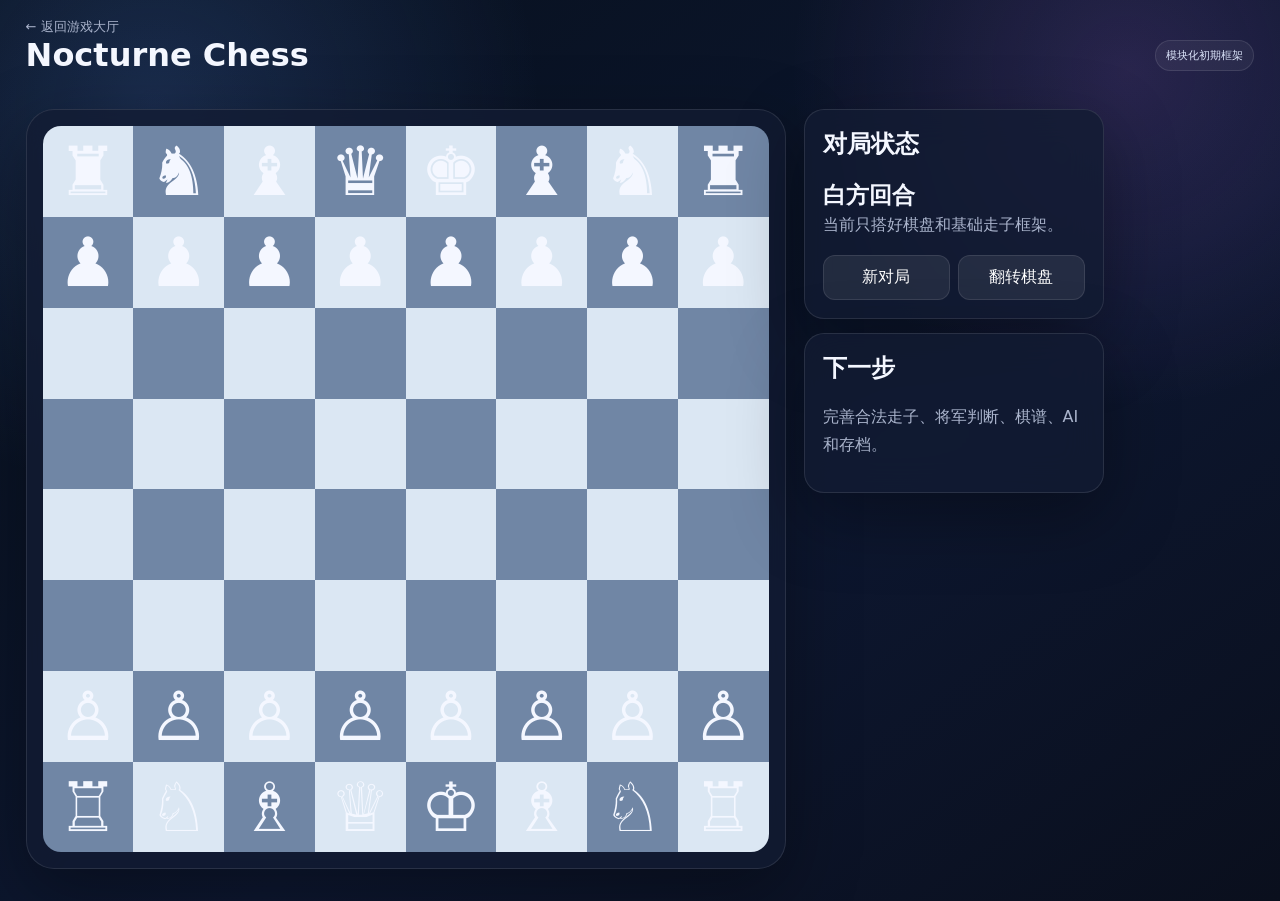
==== chess/index.html @ d4525127 "Upgrade to Nocturne Games modular starter. Replace the single-file collection with shared layout plu" ====
<!doctype html>
<html lang="zh-CN">
<head>
  <meta charset="utf-8">
  <meta name="viewport" content="width=device-width,initial-scale=1">
  <title>Nocturne Chess</title>
  <link rel="stylesheet" href="../shared/base.css">
  <link rel="stylesheet" href="./chess.css">
</head>
<body>
  <main class="game-page">
    <header class="game-header">
      <div>
        <a class="back-link" href="../index.html">← 返回游戏大厅</a>
        <h1>Nocturne Chess</h1>
      </div>
      <span class="pill">模块化初期框架</span>
    </header>

    <section class="chess-layout">
      <div class="board-shell panel">
        <div id="chessBoard" class="chess-board"></div>
      </div>

      <aside class="side-stack">
        <section class="panel side-card">
          <h2>对局状态</h2>
          <div id="turnText" class="status-big">白方回合</div>
          <p class="muted">当前只搭好棋盘和基础走子框架。</p>
          <div class="button-row">
            <button id="resetChess">新对局</button>
            <button id="flipChess">翻转棋盘</button>
          </div>
        </section>

        <section class="panel side-card">
          <h2>下一步</h2>
          <p class="muted">完善合法走子、将军判断、棋谱、AI 和存档。</p>
        </section>
      </aside>
    </section>
  </main>

  <script src="./engine.js"></script>
  <script src="./chess.js"></script>
</body>
</html>
---- shared/base.css ----
:root{
  --bg:#07101d;
  --bg2:#0d1730;
  --panel:rgba(18,27,50,.78);
  --line:rgba(255,255,255,.1);
  --text:#f4f7ff;
  --muted:#aab4cc;
  --accent:#8fb7ff;
  --accent2:#b894ff;
  --green:#62d9a1;
  --shadow:0 24px 70px rgba(0,0,0,.34);
}
*{box-sizing:border-box}
html{background:var(--bg)}
body{
  margin:0;
  min-height:100vh;
  color:var(--text);
  font-family:Inter,system-ui,-apple-system,"Segoe UI","PingFang SC","Microsoft YaHei",sans-serif;
  background:
    radial-gradient(circle at 12% 12%,rgba(72,113,192,.28),transparent 28%),
    radial-gradient(circle at 88% 8%,rgba(154,96,207,.2),transparent 24%),
    linear-gradient(145deg,var(--bg),var(--bg2) 60%,#0a0f1d);
}
a{color:inherit;text-decoration:none}
button,select{font:inherit}
.shell{width:min(1160px,92vw);margin:auto;padding:28px 0 48px}
.topbar{display:flex;align-items:center;justify-content:space-between;gap:18px;margin-bottom:30px}
.brand{display:flex;align-items:center;gap:14px}
.brand-mark{width:52px;height:52px;border-radius:17px;display:grid;place-items:center;font-size:28px;background:rgba(255,255,255,.07);border:1px solid var(--line)}
h1,h2,h3,p{margin-top:0}
.brand h1{margin-bottom:3px;font-size:28px}
.brand p{margin-bottom:0;color:var(--muted);font-size:13px}
.pill,.tag,.eyebrow{display:inline-flex;padding:7px 10px;border:1px solid var(--line);border-radius:999px;font-size:11px;color:#dce5fb;background:rgba(255,255,255,.05)}
.panel{background:var(--panel);border:1px solid var(--line);box-shadow:var(--shadow);backdrop-filter:blur(18px)}
.hero{display:grid;grid-template-columns:1fr auto;gap:20px;align-items:center;padding:28px;border-radius:28px;margin-bottom:24px}
.hero h2{font-size:clamp(30px,5vw,58px);letter-spacing:-.05em;margin:12px 0}
.hero p{max-width:680px;color:var(--muted);line-height:1.75}
.hero-symbols{font-size:clamp(70px,12vw,140px);filter:drop-shadow(0 18px 20px rgba(0,0,0,.28))}
.game-grid{display:grid;grid-template-columns:repeat(2,minmax(0,1fr));gap:20px}
.game-card{border-radius:26px;overflow:hidden;transition:.22s}
.game-card:hover{transform:translateY(-6px)}
.cover{height:230px;display:grid;place-items:center;font-size:120px}
.chess-cover{background:linear-gradient(145deg,#7389a8,#26374f)}
.mahjong-cover{background:linear-gradient(145deg,#176044,#0a3829)}
.card-body{padding:20px}
.card-body h3{font-size:25px;margin:12px 0 8px}
.card-body p{color:var(--muted);line-height:1.7;min-height:48px}
.button-link{display:inline-flex;margin-top:8px;padding:10px 13px;border-radius:12px;background:linear-gradient(135deg,var(--accent),var(--accent2));font-weight:800;font-size:12px}
.game-page{width:min(1240px,96vw);margin:auto;padding:16px 0 32px}
.game-header{display:flex;align-items:center;justify-content:space-between;gap:14px;margin-bottom:14px}
.back-link{color:var(--muted);font-size:13px}
@media(max-width:760px){
  .pill{display:none}
  .hero{grid-template-columns:1fr}
  .hero-symbols{text-align:center}
  .game-grid{grid-template-columns:1fr}
}
---- chess/chess.css ----
.chess-layout{display:grid;grid-template-columns:minmax(480px,760px) 300px;gap:18px}
.board-shell{padding:16px;border-radius:28px}
.chess-board{
  width:100%;aspect-ratio:1;display:grid;
  grid-template-columns:repeat(8,minmax(0,1fr));
  grid-template-rows:repeat(8,minmax(0,1fr));
  border-radius:18px;overflow:hidden
}
.square{display:grid;place-items:center;position:relative;font-size:clamp(32px,6vw,68px);cursor:pointer;user-select:none}
.square.light{background:#dbe7f3}
.square.dark{background:#7086a5}
.square.selected{box-shadow:inset 0 0 0 5px rgba(255,220,100,.8)}
.side-stack{display:flex;flex-direction:column;gap:14px}
.side-card{padding:18px;border-radius:20px}
.status-big{font-size:23px;font-weight:850}
.muted{color:var(--muted);line-height:1.7}
.button-row{display:grid;grid-template-columns:1fr 1fr;gap:8px}
button{border:1px solid var(--line);border-radius:12px;padding:11px;color:white;background:rgba(255,255,255,.08);cursor:pointer}
@media(max-width:900px){.chess-layout{grid-template-columns:1fr}}
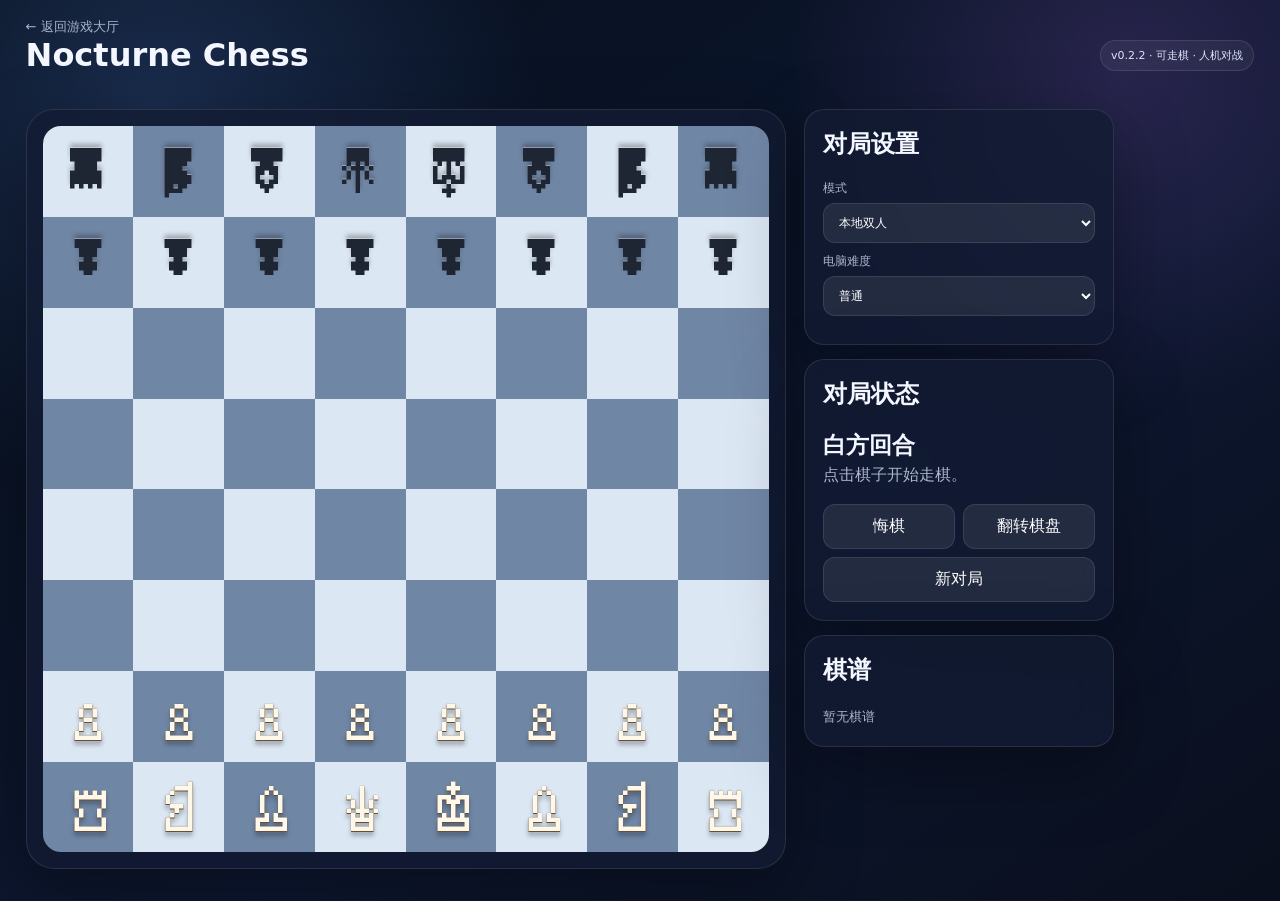
==== commit a29333e2: "Publish Nocturne Games v0.2.2 fix pack. Improve chess legal moves/UI and mahjong table orientation a" ====
--- a/chess/index.html
+++ b/chess/index.html
@@ -11,10 +11,10 @@
   <main class="game-page">
     <header class="game-header">
       <div>
-        <a class="back-link" href="../index.html">← 返回游戏大厅</a>
+        <a class="back-link" href="../">← 返回游戏大厅</a>
         <h1>Nocturne Chess</h1>
       </div>
-      <span class="pill">模块化初期框架</span>
+      <span class="pill">v0.2.2 · 可走棋 · 人机对战</span>
     </header>
 
     <section class="chess-layout">
@@ -24,18 +24,38 @@
 
       <aside class="side-stack">
         <section class="panel side-card">
+          <h2>对局设置</h2>
+          <label class="field">
+            <span>模式</span>
+            <select id="modeSelect">
+              <option value="local">本地双人</option>
+              <option value="ai">和电脑对战</option>
+            </select>
+          </label>
+          <label class="field">
+            <span>电脑难度</span>
+            <select id="difficultySelect">
+              <option value="easy">简单</option>
+              <option value="normal">普通</option>
+              <option value="hard">困难</option>
+            </select>
+          </label>
+        </section>
+
+        <section class="panel side-card">
           <h2>对局状态</h2>
           <div id="turnText" class="status-big">白方回合</div>
-          <p class="muted">当前只搭好棋盘和基础走子框架。</p>
+          <p id="statusText" class="muted">点击棋子开始走棋。</p>
           <div class="button-row">
-            <button id="resetChess">新对局</button>
+            <button id="undoChess">悔棋</button>
             <button id="flipChess">翻转棋盘</button>
+            <button id="resetChess" class="primary">新对局</button>
           </div>
         </section>
 
         <section class="panel side-card">
-          <h2>下一步</h2>
-          <p class="muted">完善合法走子、将军判断、棋谱、AI 和存档。</p>
+          <h2>棋谱</h2>
+          <div id="moveList" class="move-list"></div>
         </section>
       </aside>
     </section>
--- a/chess/chess.css
+++ b/chess/chess.css
@@ -1,19 +1,38 @@
-.chess-layout{display:grid;grid-template-columns:minmax(480px,760px) 300px;gap:18px}
+.chess-layout{display:grid;grid-template-columns:minmax(480px,760px) 310px;gap:18px}
 .board-shell{padding:16px;border-radius:28px}
 .chess-board{
   width:100%;aspect-ratio:1;display:grid;
   grid-template-columns:repeat(8,minmax(0,1fr));
   grid-template-rows:repeat(8,minmax(0,1fr));
-  border-radius:18px;overflow:hidden
+  border-radius:18px;overflow:hidden;user-select:none
 }
-.square{display:grid;place-items:center;position:relative;font-size:clamp(32px,6vw,68px);cursor:pointer;user-select:none}
+.square{display:grid;place-items:center;position:relative;cursor:pointer}
 .square.light{background:#dbe7f3}
 .square.dark{background:#7086a5}
-.square.selected{box-shadow:inset 0 0 0 5px rgba(255,220,100,.8)}
+.square.selected{box-shadow:inset 0 0 0 5px rgba(255,220,100,.85)}
+.square.last{box-shadow:inset 0 0 0 999px rgba(255,213,75,.2)}
+.square.move::after{content:"";width:18%;aspect-ratio:1;border-radius:50%;background:rgba(10,22,35,.28)}
+.square.capture::after{content:"";position:absolute;inset:8%;border:5px solid rgba(137,36,47,.5);border-radius:50%}
+.piece{
+  width:100%;height:100%;display:grid;place-items:center;
+  font-family:"Segoe UI Symbol","Noto Sans Symbols 2",serif;
+  font-size:clamp(34px,6.5vw,72px);
+  filter:drop-shadow(0 4px 2px rgba(0,0,0,.25));
+  pointer-events:none
+}
+.piece.white{color:#fff8e9;text-shadow:0 1px 0 #654f36,0 0 1px #654f36}
+.piece.black{color:#1d2632;text-shadow:0 1px 0 rgba(255,255,255,.35)}
+.piece.face-black{transform:rotate(180deg)}
 .side-stack{display:flex;flex-direction:column;gap:14px}
 .side-card{padding:18px;border-radius:20px}
 .status-big{font-size:23px;font-weight:850}
 .muted{color:var(--muted);line-height:1.7}
 .button-row{display:grid;grid-template-columns:1fr 1fr;gap:8px}
-button{border:1px solid var(--line);border-radius:12px;padding:11px;color:white;background:rgba(255,255,255,.08);cursor:pointer}
+.button-row .primary{grid-column:1/-1}
+button,select{border:1px solid var(--line);border-radius:12px;padding:11px;color:white;background:rgba(255,255,255,.08)}
+button{cursor:pointer}
+.field{display:flex;flex-direction:column;gap:6px;margin-bottom:10px;color:var(--muted);font-size:12px}
+.field select{color:white}
+.field option{color:#111}
+.move-list{max-height:240px;overflow:auto;color:var(--muted);font-size:13px;line-height:1.7}
 @media(max-width:900px){.chess-layout{grid-template-columns:1fr}}
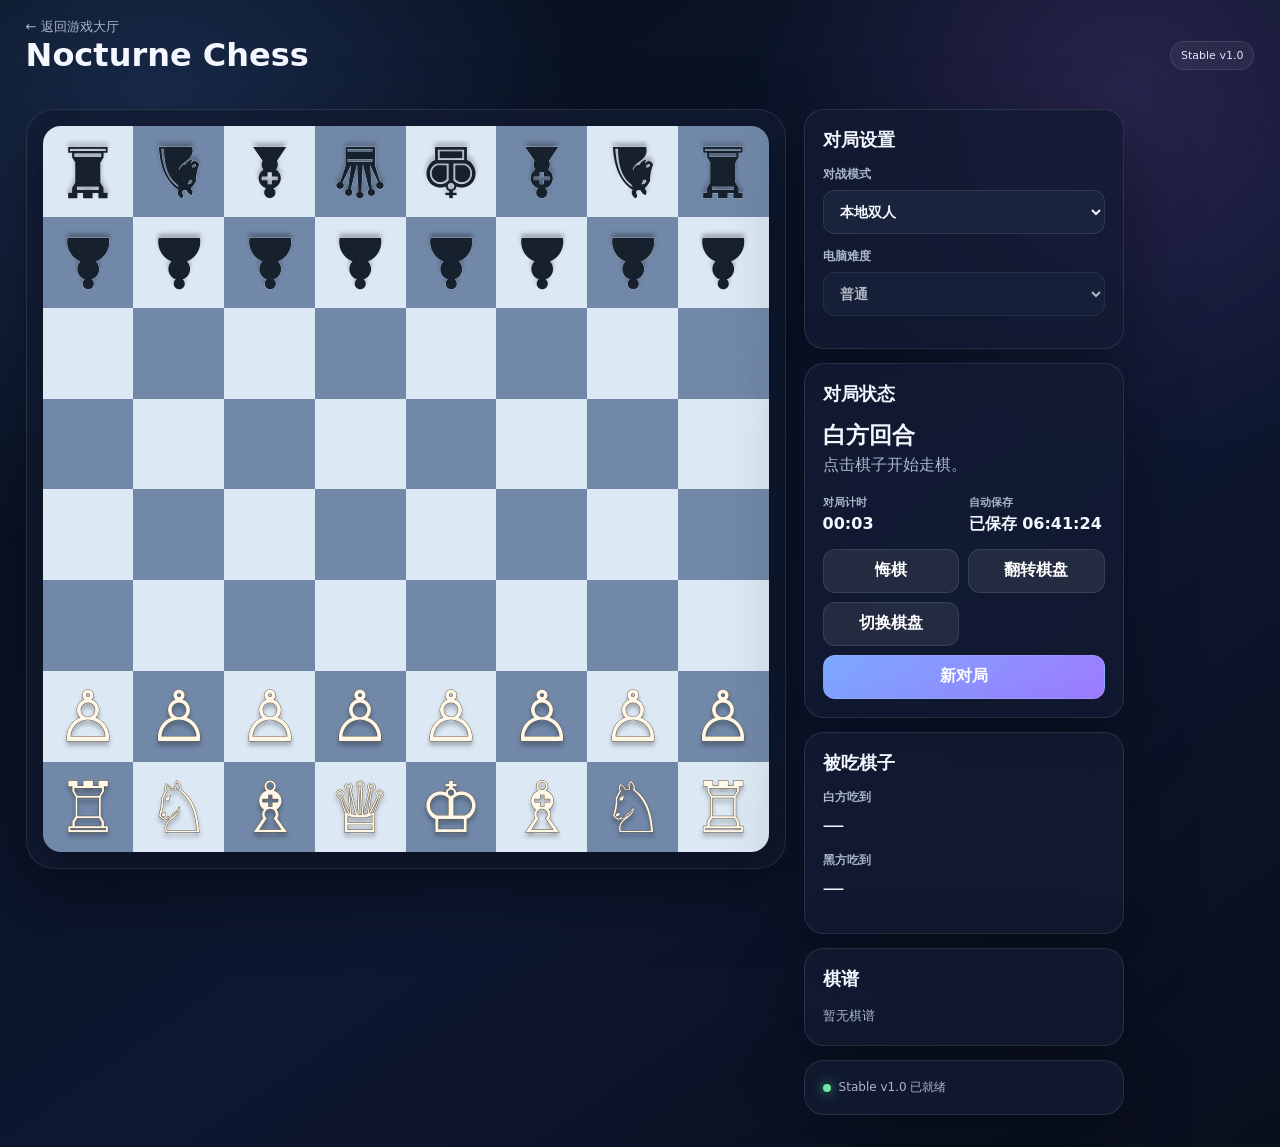
==== commit 6558b948: "Publish Nocturne Chess Stable v1.0. Ship modular chess rules, autosave, themes, and strict regressio" ====
--- a/chess/index.html
+++ b/chess/index.html
@@ -2,41 +2,46 @@
 <html lang="zh-CN">
 <head>
   <meta charset="utf-8">
-  <meta name="viewport" content="width=device-width,initial-scale=1">
+  <meta name="viewport" content="width=device-width,initial-scale=1,viewport-fit=cover">
+  <meta name="theme-color" content="#08111f">
   <title>Nocturne Chess</title>
-  <link rel="stylesheet" href="../shared/base.css">
-  <link rel="stylesheet" href="./chess.css">
+  <link rel="stylesheet" href="../shared/base.css?v=stable10">
+  <link rel="stylesheet" href="./css/board.css?v=stable10">
+  <link rel="stylesheet" href="./css/themes.css?v=stable10">
+  <link rel="stylesheet" href="./css/ui.css?v=stable10">
 </head>
 <body>
   <main class="game-page">
     <header class="game-header">
       <div>
-        <a class="back-link" href="../">← 返回游戏大厅</a>
+        <a class="back-link" href="../index.html">← 返回游戏大厅</a>
         <h1>Nocturne Chess</h1>
       </div>
-      <span class="pill">v0.2.2 · 可走棋 · 人机对战</span>
+      <span class="pill">Stable v1.0</span>
     </header>
 
     <section class="chess-layout">
-      <div class="board-shell panel">
-        <div id="chessBoard" class="chess-board"></div>
+      <div class="board-shell panel" data-theme="blue">
+        <div id="chessBoard" class="chess-board" aria-label="国际象棋棋盘"></div>
       </div>
 
       <aside class="side-stack">
         <section class="panel side-card">
           <h2>对局设置</h2>
-          <label class="field">
-            <span>模式</span>
-            <select id="modeSelect">
+
+          <label class="setting-field">
+            <span class="setting-label">对战模式</span>
+            <select id="modeSelect" class="setting-select">
               <option value="local">本地双人</option>
               <option value="ai">和电脑对战</option>
             </select>
           </label>
-          <label class="field">
-            <span>电脑难度</span>
-            <select id="difficultySelect">
+
+          <label class="setting-field">
+            <span class="setting-label">电脑难度</span>
+            <select id="difficultySelect" class="setting-select">
               <option value="easy">简单</option>
-              <option value="normal">普通</option>
+              <option value="normal" selected>普通</option>
               <option value="hard">困难</option>
             </select>
           </label>
@@ -46,22 +51,71 @@
           <h2>对局状态</h2>
           <div id="turnText" class="status-big">白方回合</div>
           <p id="statusText" class="muted">点击棋子开始走棋。</p>
-          <div class="button-row">
-            <button id="undoChess">悔棋</button>
-            <button id="flipChess">翻转棋盘</button>
-            <button id="resetChess" class="primary">新对局</button>
+
+          <div class="meta-row">
+            <div>
+              <div class="meta-label">对局计时</div>
+              <div id="clockText" class="meta-value">00:00</div>
+            </div>
+            <div>
+              <div class="meta-label">自动保存</div>
+              <div id="saveStatus" class="meta-value">未保存</div>
+            </div>
+          </div>
+
+          <div class="button-grid">
+            <button type="button" id="undoChess">悔棋</button>
+            <button type="button" id="flipChess">翻转棋盘</button>
+            <button type="button" id="themeChess">切换棋盘</button>
+            <button type="button" id="resetChess" class="primary-button">新对局</button>
+          </div>
+        </section>
+
+        <section class="panel side-card">
+          <h2>被吃棋子</h2>
+          <div class="captured-block">
+            <div class="captured-label">白方吃到</div>
+            <div id="capturedByWhite" class="captured-line">—</div>
+          </div>
+          <div class="captured-block">
+            <div class="captured-label">黑方吃到</div>
+            <div id="capturedByBlack" class="captured-line">—</div>
           </div>
         </section>
 
         <section class="panel side-card">
           <h2>棋谱</h2>
-          <div id="moveList" class="move-list"></div>
+          <div id="moveList" class="move-list">暂无棋谱</div>
+        </section>
+
+        <section class="panel side-card diagnostic">
+          <span class="ready-dot"></span>
+          <span id="engineStatus">正在加载棋盘引擎…</span>
         </section>
       </aside>
     </section>
   </main>
 
-  <script src="./engine.js"></script>
-  <script src="./chess.js"></script>
+  <div id="chessToast" class="chess-toast" role="status"></div>
+
+  <div id="promotionModal" class="modal hidden" aria-hidden="true">
+    <div class="modal-card panel">
+      <h2>选择升变</h2>
+      <p class="muted">兵已到达底线，请选择升变棋子。</p>
+      <div class="promotion-choices">
+        <button type="button" data-promo="q">后 ♕</button>
+        <button type="button" data-promo="r">车 ♖</button>
+        <button type="button" data-promo="b">象 ♗</button>
+        <button type="button" data-promo="n">马 ♘</button>
+      </div>
+      <button type="button" id="cancelPromotion" class="ghost-button">取消</button>
+    </div>
+  </div>
+
+  <script src="./js/engine.js?v=stable10"></script>
+  <script src="./js/storage.js?v=stable10"></script>
+  <script src="./js/renderer.js?v=stable10"></script>
+  <script src="./js/ai.js?v=stable10"></script>
+  <script src="./js/game.js?v=stable10"></script>
 </body>
 </html>
--- a/chess/css/board.css
+++ b/chess/css/board.css
@@ -0,0 +1,83 @@
+.chess-layout{
+  display:grid;
+  grid-template-columns:minmax(480px,760px) minmax(280px,320px);
+  gap:18px;
+  align-items:start;
+}
+
+.board-shell{
+  padding:16px;
+  border-radius:28px;
+}
+
+.chess-board{
+  width:100%;
+  aspect-ratio:1;
+  display:grid;
+  grid-template-columns:repeat(8,minmax(0,1fr));
+  grid-template-rows:repeat(8,minmax(0,1fr));
+  overflow:hidden;
+  border-radius:18px;
+  user-select:none;
+  touch-action:manipulation;
+  box-shadow:0 16px 40px rgba(0,0,0,.3);
+}
+
+.square{
+  position:relative;
+  min-width:0;
+  min-height:0;
+  display:flex;
+  align-items:center;
+  justify-content:center;
+  cursor:pointer;
+  background:var(--sq-light);
+}
+
+.square.dark{background:var(--sq-dark)}
+.square:hover{filter:brightness(1.06)}
+
+.square.selected{
+  box-shadow:inset 0 0 0 5px rgba(255,218,90,.9);
+}
+
+.square.last{
+  box-shadow:inset 0 0 0 999px rgba(255,211,68,.2);
+}
+
+.square.selected.last{
+  box-shadow:
+    inset 0 0 0 999px rgba(255,211,68,.2),
+    inset 0 0 0 5px rgba(255,218,90,.95);
+}
+
+.square.move::after{
+  content:"";
+  width:20%;
+  aspect-ratio:1;
+  border-radius:50%;
+  background:rgba(13,28,45,.32);
+  pointer-events:none;
+}
+
+.square.capture::after{
+  content:"";
+  position:absolute;
+  inset:8%;
+  border-radius:50%;
+  border:5px solid rgba(132,34,46,.55);
+  pointer-events:none;
+}
+
+.square.check{
+  box-shadow:inset 0 0 0 999px rgba(220,60,60,.28);
+}
+
+@media(max-width:900px){
+  .chess-layout{grid-template-columns:1fr}
+}
+
+@media(max-width:620px){
+  .board-shell{padding:9px}
+  .chess-board{border-radius:13px}
+}
--- a/chess/css/themes.css
+++ b/chess/css/themes.css
@@ -0,0 +1,48 @@
+.board-shell,
+.board-shell[data-theme="blue"]{
+  --sq-light:#dce8f4;
+  --sq-dark:#7188a8;
+}
+
+.board-shell[data-theme="wood"]{
+  --sq-light:#f0d9b5;
+  --sq-dark:#b58863;
+}
+
+.piece-svg{
+  width:88%;
+  height:88%;
+  overflow:visible;
+  pointer-events:none;
+  filter:drop-shadow(0 4px 2px rgba(0,0,0,.27));
+}
+
+.piece-svg text{
+  font-family:"DejaVu Sans","Segoe UI Symbol","Noto Sans Symbols 2","Arial Unicode MS",serif;
+  font-size:88px;
+  font-weight:400;
+  text-anchor:middle;
+  dominant-baseline:central;
+}
+
+.piece-svg.white-piece text{
+  fill:#fff8e8;
+  stroke:#65523a;
+  stroke-width:1.15px;
+  paint-order:stroke fill;
+}
+
+.piece-svg.black-piece text{
+  fill:#17212d;
+  stroke:#eef4fb;
+  stroke-width:.55px;
+  paint-order:stroke fill;
+}
+
+.piece-svg.face-away{
+  transform:rotate(180deg);
+}
+
+@media(max-width:620px){
+  .piece-svg{width:91%;height:91%}
+}
--- a/chess/css/ui.css
+++ b/chess/css/ui.css
@@ -0,0 +1,212 @@
+.side-stack{
+  display:flex;
+  flex-direction:column;
+  gap:14px;
+}
+
+.side-card{
+  padding:18px;
+  border-radius:20px;
+  min-width:0;
+}
+
+.side-card h2{
+  margin:0 0 14px;
+  font-size:18px;
+}
+
+.setting-field{
+  display:flex;
+  flex-direction:column;
+  width:100%;
+  gap:7px;
+  margin-bottom:14px;
+}
+
+.setting-label{
+  color:var(--muted);
+  font-size:12px;
+  font-weight:700;
+}
+
+.setting-select{
+  display:block;
+  width:100%;
+  min-height:44px;
+  padding:0 12px;
+  border:1px solid var(--line);
+  border-radius:12px;
+  color:#f5f7ff;
+  background:#19233b;
+  font-size:14px;
+  font-weight:750;
+}
+
+.setting-select option{
+  color:#111827;
+  background:white;
+}
+
+.status-big{
+  font-size:23px;
+  font-weight:850;
+}
+
+.muted{
+  color:var(--muted);
+  line-height:1.7;
+}
+
+.meta-row{
+  display:grid;
+  grid-template-columns:1fr 1fr;
+  gap:10px;
+  margin:14px 0;
+}
+
+.meta-label{
+  color:var(--muted);
+  font-size:11px;
+  font-weight:700;
+  margin-bottom:4px;
+}
+
+.meta-value{
+  font-size:16px;
+  font-weight:800;
+}
+
+.button-grid{
+  display:grid;
+  grid-template-columns:1fr 1fr;
+  gap:9px;
+}
+
+.button-grid button{
+  min-height:44px;
+  border:1px solid var(--line);
+  border-radius:12px;
+  color:white;
+  background:rgba(255,255,255,.08);
+  cursor:pointer;
+  font-weight:750;
+}
+
+.button-grid button:hover{
+  background:rgba(255,255,255,.13);
+}
+
+.button-grid .primary-button{
+  grid-column:1/-1;
+  background:linear-gradient(135deg,#7ca8ff,#9d7cff);
+}
+
+.captured-block{margin-bottom:12px}
+.captured-label{
+  color:var(--muted);
+  font-size:12px;
+  font-weight:700;
+  margin-bottom:6px;
+}
+.captured-line{
+  min-height:28px;
+  font-size:22px;
+  letter-spacing:2px;
+  line-height:1.2;
+}
+
+.move-list{
+  max-height:230px;
+  overflow:auto;
+  color:var(--muted);
+  font-size:13px;
+  line-height:1.75;
+}
+
+.move-entry{
+  padding:5px 0;
+  border-bottom:1px solid rgba(255,255,255,.05);
+}
+
+.diagnostic{
+  display:flex;
+  align-items:center;
+  gap:8px;
+  color:var(--muted);
+  font-size:12px;
+}
+
+.ready-dot{
+  width:8px;
+  height:8px;
+  border-radius:50%;
+  background:#6ee7a8;
+  box-shadow:0 0 12px rgba(110,231,168,.75);
+}
+
+.chess-toast{
+  position:fixed;
+  left:50%;
+  bottom:26px;
+  z-index:40;
+  opacity:0;
+  pointer-events:none;
+  transform:translate(-50%,18px);
+  padding:10px 16px;
+  border-radius:999px;
+  color:white;
+  background:#111827;
+  transition:.22s ease;
+}
+
+.chess-toast.show{
+  opacity:1;
+  transform:translate(-50%,0);
+}
+
+.modal{
+  position:fixed;
+  inset:0;
+  z-index:50;
+  display:grid;
+  place-items:center;
+  background:rgba(3,8,18,.62);
+  padding:18px;
+}
+
+.modal.hidden{display:none}
+
+.modal-card{
+  width:min(360px,92vw);
+  padding:22px;
+  border-radius:22px;
+}
+
+.modal-card h2{margin:0 0 8px}
+
+.promotion-choices{
+  display:grid;
+  grid-template-columns:1fr 1fr;
+  gap:10px;
+  margin:16px 0;
+}
+
+.promotion-choices button,
+.ghost-button{
+  min-height:48px;
+  border:1px solid var(--line);
+  border-radius:12px;
+  color:white;
+  background:rgba(255,255,255,.08);
+  cursor:pointer;
+  font-weight:800;
+}
+
+.promotion-choices button:hover{
+  background:linear-gradient(135deg,#7ca8ff,#9d7cff);
+}
+
+.ghost-button{
+  width:100%;
+  background:transparent;
+}
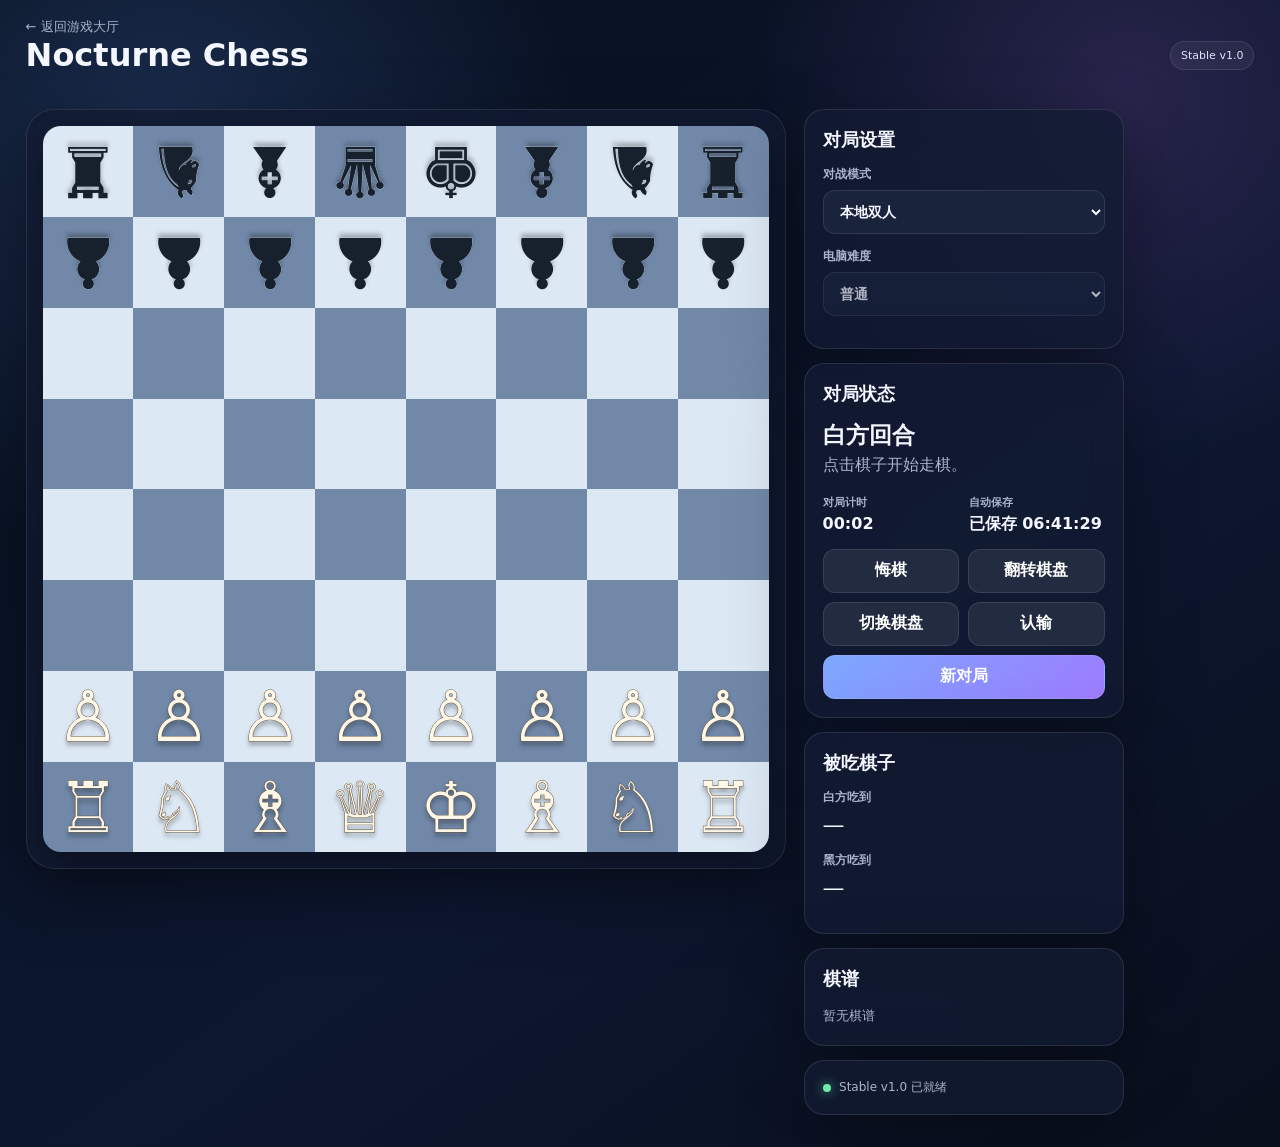
==== commit 4d21dc8e: "Release Mahjong v0.14.26 and Chess endgame modal. Unify seat label sizing with empty default names; " ====
--- a/chess/index.html
+++ b/chess/index.html
@@ -4,11 +4,16 @@
   <meta charset="utf-8">
   <meta name="viewport" content="width=device-width,initial-scale=1,viewport-fit=cover">
   <meta name="theme-color" content="#08111f">
+  <meta name="mobile-web-app-capable" content="yes">
+  <meta name="apple-mobile-web-app-capable" content="yes">
   <title>Nocturne Chess</title>
-  <link rel="stylesheet" href="../shared/base.css?v=stable10">
-  <link rel="stylesheet" href="./css/board.css?v=stable10">
-  <link rel="stylesheet" href="./css/themes.css?v=stable10">
-  <link rel="stylesheet" href="./css/ui.css?v=stable10">
+  <link rel="manifest" href="../manifest.webmanifest">
+  <link rel="icon" href="../assets/icons/icon.svg" type="image/svg+xml">
+  <link rel="apple-touch-icon" href="../assets/icons/icon-192.png">
+  <link rel="stylesheet" href="../shared/base.css?v=stable11">
+  <link rel="stylesheet" href="./css/board.css?v=stable11">
+  <link rel="stylesheet" href="./css/themes.css?v=stable11">
+  <link rel="stylesheet" href="./css/ui.css?v=stable11">
 </head>
 <body>
   <main class="game-page">
@@ -22,7 +27,23 @@
 
     <section class="chess-layout">
       <div class="board-shell panel" data-theme="blue">
-        <div id="chessBoard" class="chess-board" aria-label="国际象棋棋盘"></div>
+        <div class="board-stage">
+          <div id="chessBoard" class="chess-board" aria-label="国际象棋棋盘"></div>
+          <div id="endGameOverlay" class="end-game-overlay hidden" aria-hidden="true">
+            <div class="end-game-card panel" role="dialog" aria-modal="true" aria-labelledby="endGameTitle">
+              <p id="endGameOutcome" class="end-game-outcome">对局结束</p>
+              <h2 id="endGameTitle">将死</h2>
+              <p id="endGameMessage" class="end-game-message">白方获胜</p>
+              <div class="end-game-actions">
+                <button type="button" id="endGameReview" class="ghost-button">查看棋盘</button>
+                <button type="button" id="endGameRematch" class="primary-button">再来一局</button>
+              </div>
+            </div>
+          </div>
+          <button type="button" id="endGameChip" class="end-game-chip hidden" aria-hidden="true">
+            对局已结束
+          </button>
+        </div>
       </div>
 
       <aside class="side-stack">
@@ -67,6 +88,7 @@
             <button type="button" id="undoChess">悔棋</button>
             <button type="button" id="flipChess">翻转棋盘</button>
             <button type="button" id="themeChess">切换棋盘</button>
+            <button type="button" id="resignChess">认输</button>
             <button type="button" id="resetChess" class="primary-button">新对局</button>
           </div>
         </section>
@@ -112,10 +134,11 @@
     </div>
   </div>
 
-  <script src="./js/engine.js?v=stable10"></script>
-  <script src="./js/storage.js?v=stable10"></script>
-  <script src="./js/renderer.js?v=stable10"></script>
-  <script src="./js/ai.js?v=stable10"></script>
-  <script src="./js/game.js?v=stable10"></script>
+  <script src="./js/engine.js?v=stable11"></script>
+  <script src="./js/storage.js?v=stable11"></script>
+  <script src="./js/renderer.js?v=stable11"></script>
+  <script src="./js/ai.js?v=stable11"></script>
+  <script src="./js/game.js?v=stable11"></script>
+  <script type="module" src="../shared/pwa.js"></script>
 </body>
 </html>
--- a/chess/css/board.css
+++ b/chess/css/board.css
@@ -8,6 +8,11 @@
 .board-shell{
   padding:16px;
   border-radius:28px;
+}
+
+.board-stage{
+  position:relative;
+  width:100%;
 }
 
 .chess-board{
@@ -21,6 +26,101 @@
   user-select:none;
   touch-action:manipulation;
   box-shadow:0 16px 40px rgba(0,0,0,.3);
+}
+
+.end-game-overlay{
+  position:absolute;
+  inset:0;
+  z-index:20;
+  display:grid;
+  place-items:center;
+  padding:clamp(10px,3vw,18px);
+  border-radius:18px;
+  background:rgba(4,10,22,.58);
+  backdrop-filter:blur(2px);
+}
+
+.end-game-overlay.hidden{display:none}
+
+.end-game-card{
+  width:min(420px,92%);
+  max-width:420px;
+  padding:clamp(16px,3vw,24px);
+  border-radius:20px;
+  text-align:center;
+  box-shadow:0 18px 40px rgba(0,0,0,.4);
+}
+
+.end-game-outcome{
+  margin:0 0 6px;
+  color:var(--muted);
+  font-size:12px;
+  font-weight:800;
+  letter-spacing:.08em;
+  text-transform:uppercase;
+}
+
+.end-game-card h2{
+  margin:0 0 8px;
+  font-size:clamp(26px,5vw,34px);
+  font-weight:900;
+}
+
+.end-game-message{
+  margin:0 0 18px;
+  color:var(--muted);
+  font-size:16px;
+  line-height:1.6;
+}
+
+.end-game-actions{
+  display:grid;
+  grid-template-columns:1fr 1fr;
+  gap:10px;
+}
+
+.end-game-actions .ghost-button,
+.end-game-actions .primary-button{
+  min-height:46px;
+  border-radius:12px;
+  border:1px solid var(--line);
+  font-weight:800;
+  cursor:pointer;
+}
+
+.end-game-actions .ghost-button{
+  color:white;
+  background:rgba(255,255,255,.08);
+}
+
+.end-game-actions .primary-button{
+  color:white;
+  background:linear-gradient(135deg,#7ca8ff,#9d7cff);
+  border-color:transparent;
+}
+
+.end-game-chip{
+  position:absolute;
+  left:50%;
+  bottom:10px;
+  z-index:15;
+  transform:translateX(-50%);
+  min-height:36px;
+  padding:8px 14px;
+  border-radius:999px;
+  border:1px solid rgba(255,255,255,.2);
+  color:#f5f7ff;
+  background:rgba(12,18,34,.88);
+  font-size:13px;
+  font-weight:800;
+  cursor:pointer;
+  box-shadow:0 8px 20px rgba(0,0,0,.35);
+}
+
+.end-game-chip.hidden{display:none}
+
+.end-game-chip:hover{
+  background:rgba(28,40,70,.95);
 }
 
 .square{
--- a/chess/css/ui.css
+++ b/chess/css/ui.css
@@ -99,6 +99,25 @@
 .button-grid .primary-button{
   grid-column:1/-1;
   background:linear-gradient(135deg,#7ca8ff,#9d7cff);
+}
+
+.button-grid button:disabled{
+  opacity:.45;
+  cursor:not-allowed;
+}
+
+.chess-debug .debug-grid{
+  grid-template-columns:1fr 1fr;
+}
+
+@media(max-height:520px) and (orientation:landscape){
+  .end-game-card{
+    padding:12px 14px;
+  }
+  .end-game-card h2{font-size:22px;margin-bottom:4px}
+  .end-game-message{margin-bottom:10px;font-size:14px}
+  .end-game-actions .ghost-button,
+  .end-game-actions .primary-button{min-height:40px}
 }
 
 .captured-block{margin-bottom:12px}
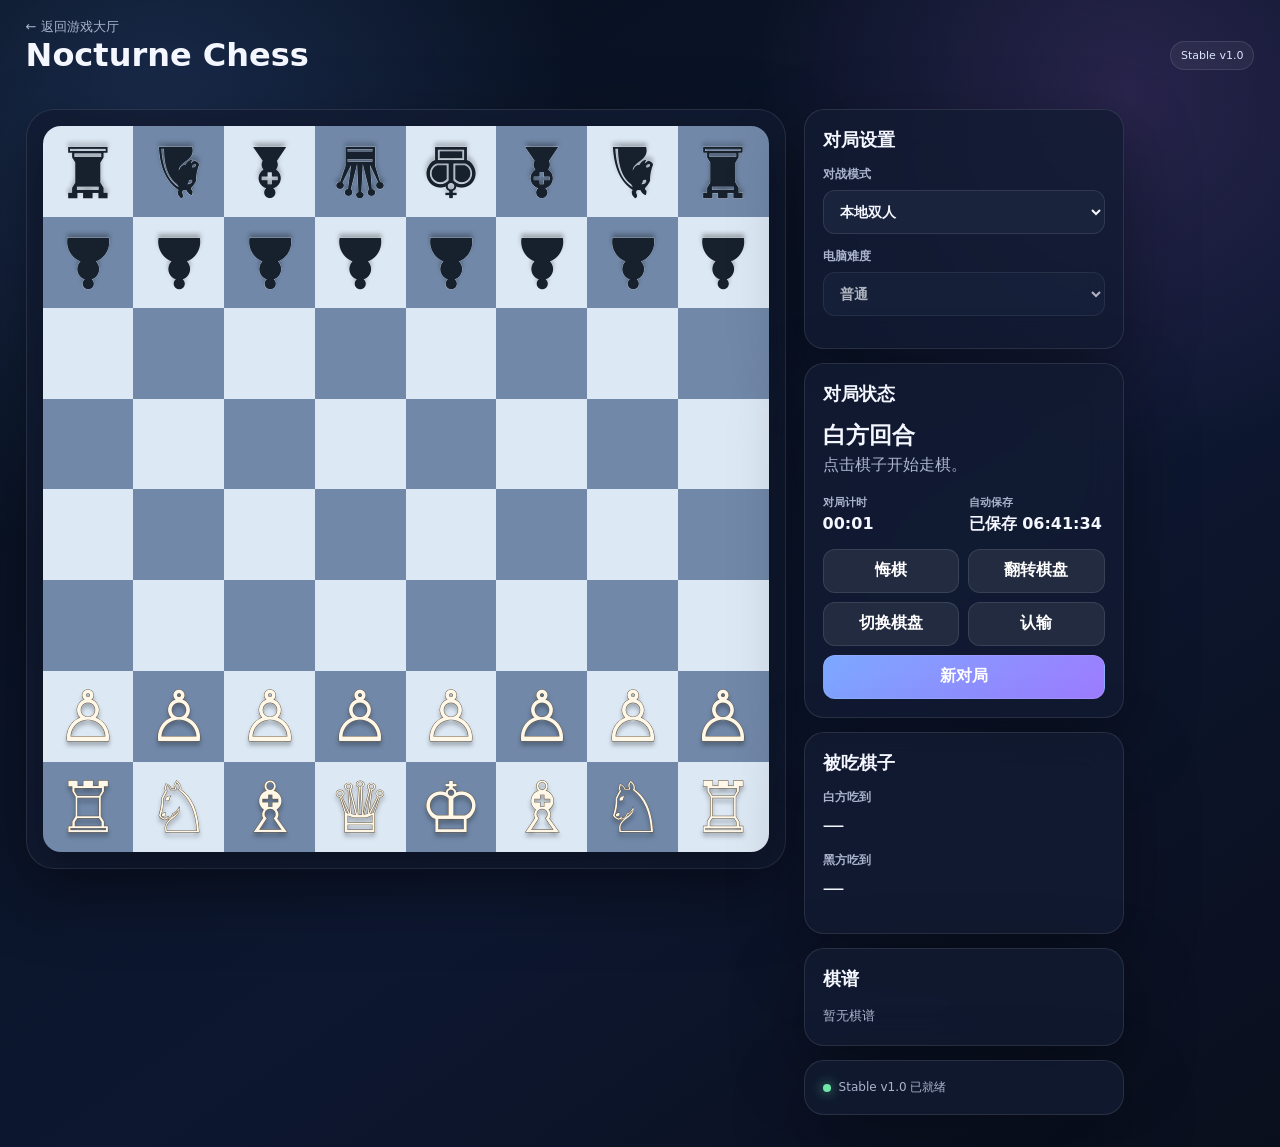
==== commit 2b6797b1: "feat(settings): add shared settings foundation Add shared settings storage and wire the hall, mahjon" ====
--- a/chess/index.html
+++ b/chess/index.html
@@ -134,11 +134,12 @@
     </div>
   </div>
 
-  <script src="./js/engine.js?v=stable11"></script>
-  <script src="./js/storage.js?v=stable11"></script>
-  <script src="./js/renderer.js?v=stable11"></script>
-  <script src="./js/ai.js?v=stable11"></script>
-  <script src="./js/game.js?v=stable11"></script>
+  <script src="./js/engine.js?v=stable13"></script>
+  <script src="./js/storage.js?v=stable13"></script>
+  <script src="./js/renderer.js?v=stable13"></script>
+  <script src="./js/ai.js?v=stable13"></script>
+  <script src="./js/audio.js?v=stable13"></script>
+  <script type="module" src="./js/game.js?v=stable14"></script>
   <script type="module" src="../shared/pwa.js"></script>
 </body>
 </html>
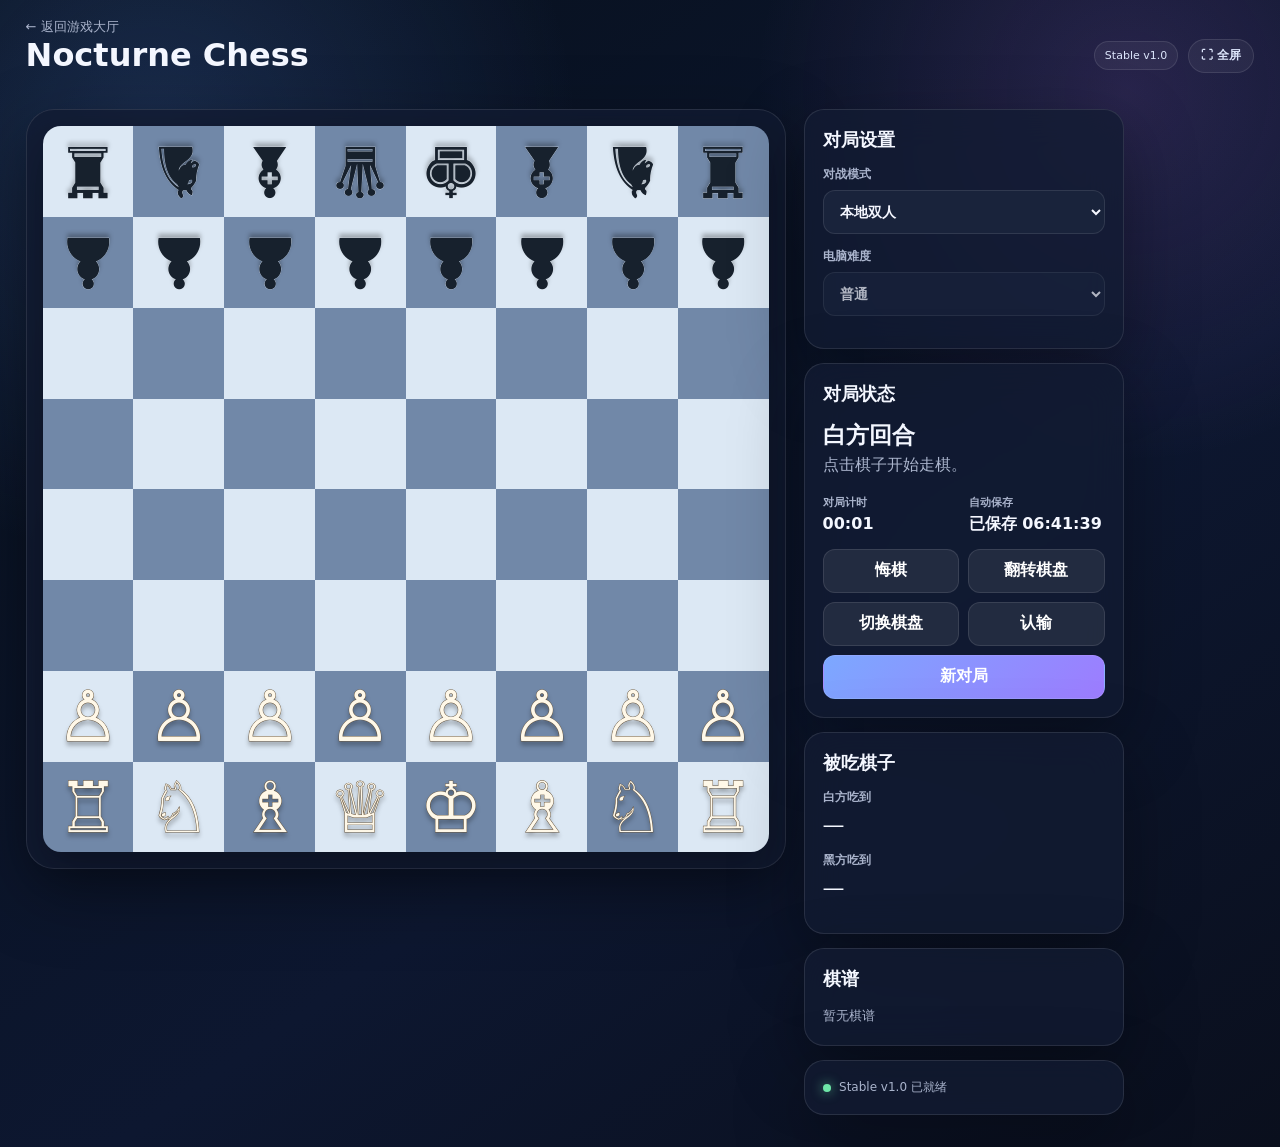
==== commit 17f83f4c: "feat(fullscreen): add shared fullscreen support Add shared fullscreen helpers for hall, chess, and m" ====
--- a/chess/index.html
+++ b/chess/index.html
@@ -22,7 +22,10 @@
         <a class="back-link" href="../index.html">← 返回游戏大厅</a>
         <h1>Nocturne Chess</h1>
       </div>
-      <span class="pill">Stable v1.0</span>
+      <div class="header-actions">
+        <span class="pill">Stable v1.0</span>
+        <button id="fullscreenBtn" class="fullscreen-btn" type="button">⛶ 全屏</button>
+      </div>
     </header>
 
     <section class="chess-layout">
@@ -139,7 +142,7 @@
   <script src="./js/renderer.js?v=stable13"></script>
   <script src="./js/ai.js?v=stable13"></script>
   <script src="./js/audio.js?v=stable13"></script>
-  <script type="module" src="./js/game.js?v=stable14"></script>
+  <script type="module" src="./js/game.js?v=stable15"></script>
   <script type="module" src="../shared/pwa.js"></script>
 </body>
 </html>
--- a/shared/base.css
+++ b/shared/base.css
@@ -26,12 +26,20 @@
 button,select{font:inherit}
 .shell{width:min(1160px,92vw);margin:auto;padding:28px 0 48px}
 .topbar{display:flex;align-items:center;justify-content:space-between;gap:18px;margin-bottom:30px}
+.header-actions{display:flex;align-items:center;gap:10px;flex-wrap:wrap;justify-content:flex-end}
 .brand{display:flex;align-items:center;gap:14px}
 .brand-mark{width:52px;height:52px;border-radius:17px;display:grid;place-items:center;font-size:28px;background:rgba(255,255,255,.07);border:1px solid var(--line)}
 h1,h2,h3,p{margin-top:0}
 .brand h1{margin-bottom:3px;font-size:28px}
 .brand p{margin-bottom:0;color:var(--muted);font-size:13px}
 .pill,.tag,.eyebrow{display:inline-flex;padding:7px 10px;border:1px solid var(--line);border-radius:999px;font-size:11px;color:#dce5fb;background:rgba(255,255,255,.05)}
+.fullscreen-btn{
+  display:inline-flex;align-items:center;justify-content:center;
+  min-height:34px;padding:7px 12px;border:1px solid var(--line);border-radius:999px;
+  color:#dce5fb;background:rgba(255,255,255,.05);cursor:pointer;font-size:12px;font-weight:750
+}
+.fullscreen-btn:hover{background:rgba(255,255,255,.12)}
+.fullscreen-btn:disabled{opacity:.45;cursor:not-allowed}
 .panel{background:var(--panel);border:1px solid var(--line);box-shadow:var(--shadow);backdrop-filter:blur(18px)}
 .hero{display:grid;grid-template-columns:1fr auto;gap:20px;align-items:center;padding:28px;border-radius:28px;margin-bottom:24px}
 .hero h2{font-size:clamp(30px,5vw,58px);letter-spacing:-.05em;margin:12px 0}
